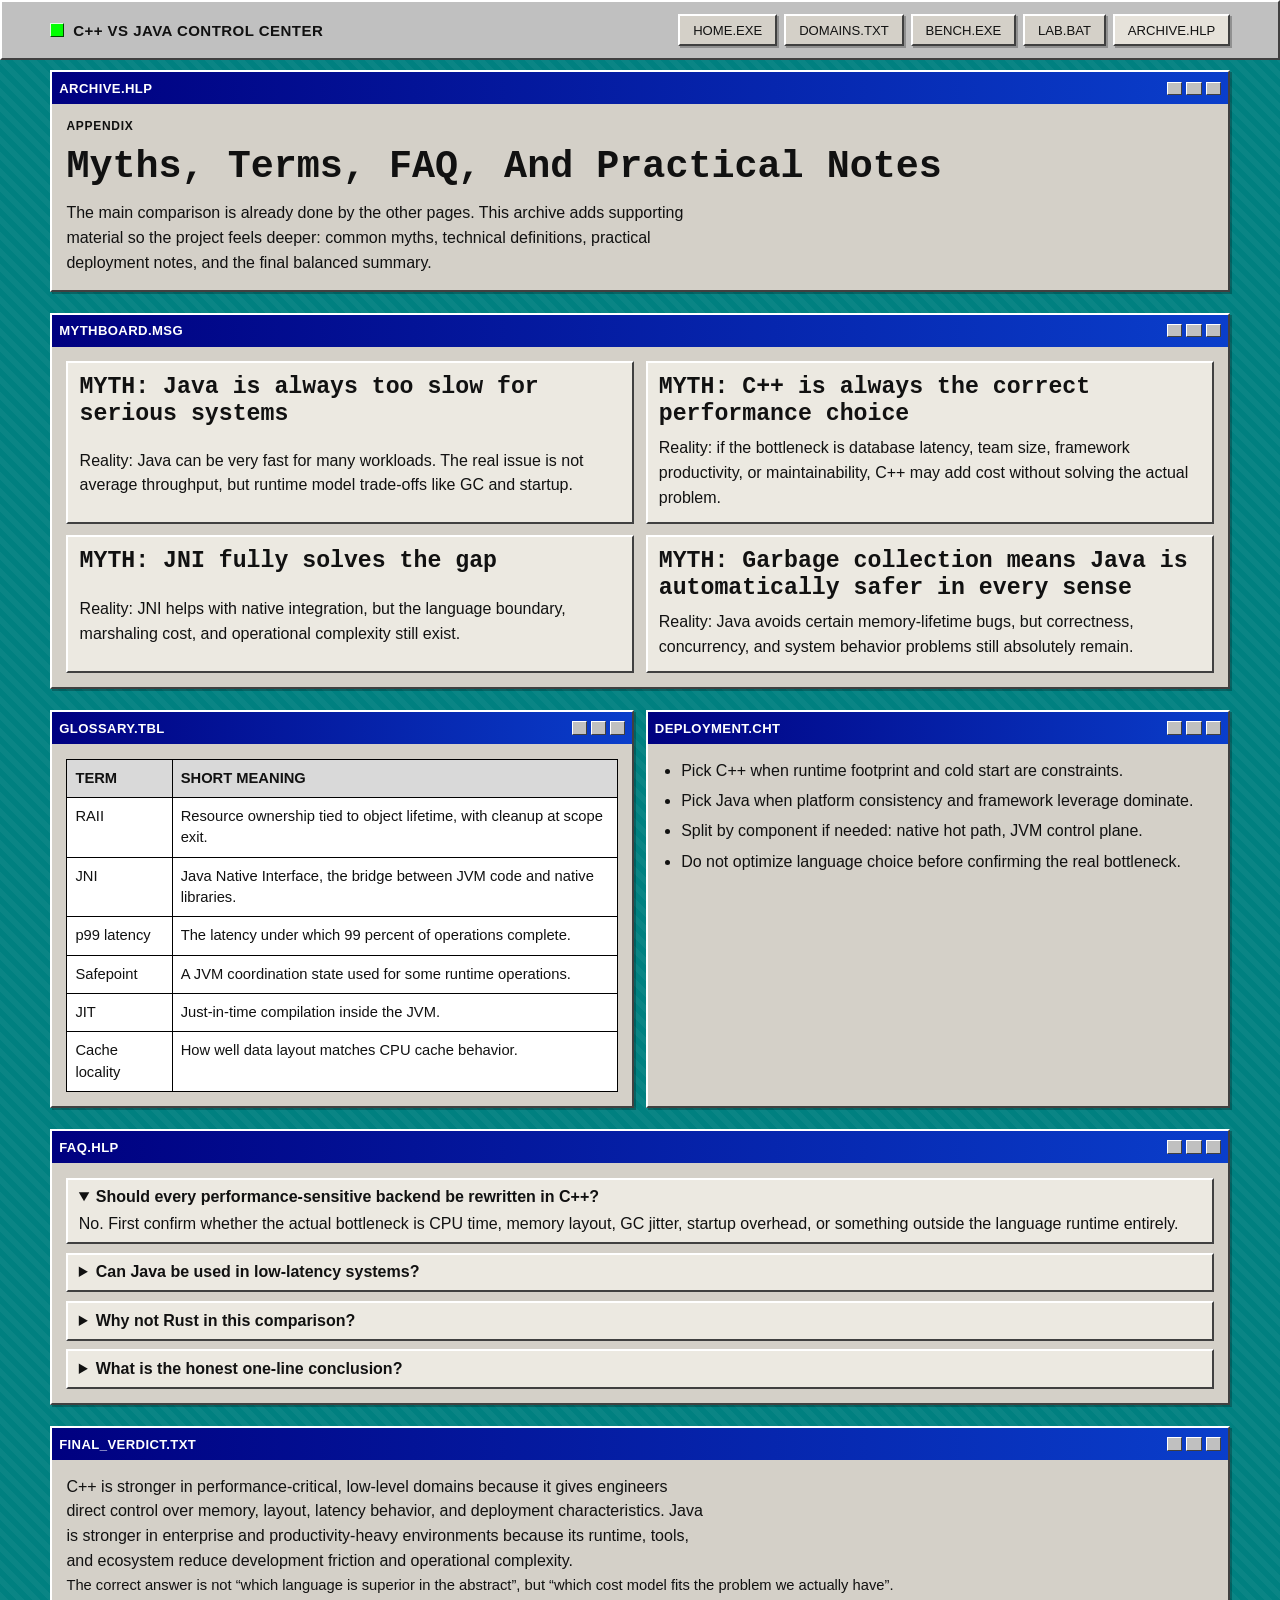
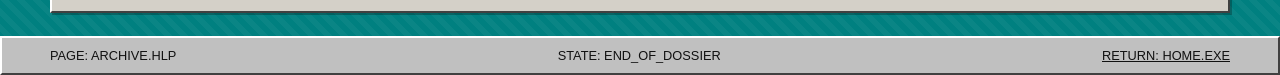
==== pages/archive.html @ d3d8a209 "abc" ====
<!DOCTYPE html>
<html lang="en">
<head>
    <meta charset="UTF-8">
    <meta name="viewport" content="width=device-width, initial-scale=1.0">
    <meta name="description" content="Glossary, myths, FAQ, and practical notes for comparing C++ and Java.">
    <title>Archive And Appendix</title>
    <link rel="stylesheet" href="../assets/css/reset.css">
    <link rel="stylesheet" href="../assets/css/theme.css">
    <link rel="stylesheet" href="../assets/css/layout.css">
    <link rel="stylesheet" href="../assets/css/components.css">
    <link rel="stylesheet" href="../assets/css/pages.css">
    <script type="module" src="../assets/js/pages/archive-page.js"></script>
</head>
<body data-page="archive">
    <div class="site-shell">
        <header class="topbar">
            <div class="container topbar-inner">
                <a class="brand" href="../index.html">
                    <span class="brand-led"></span>
                    <span class="brand-text">C++ VS JAVA CONTROL CENTER</span>
                </a>
                <button class="menu-toggle" type="button" aria-expanded="false" aria-controls="site-nav" aria-label="Toggle site navigation">MENU</button>
                <nav class="site-nav" id="site-nav" aria-label="Primary">
                    <a data-nav href="../index.html">HOME.EXE</a>
                    <a data-nav href="domains.html">DOMAINS.TXT</a>
                    <a data-nav href="benchmarks.html">BENCH.EXE</a>
                    <a data-nav href="lab.html">LAB.BAT</a>
                    <a data-nav href="archive.html">ARCHIVE.HLP</a>
                </nav>
            </div>
        </header>

        <main class="page-main">
            <section class="container page-section">
                <div class="window">
                    <div class="window-bar">
                        <span class="window-title">ARCHIVE.HLP</span>
                        <div class="window-actions">
                            <span></span>
                            <span></span>
                            <span></span>
                        </div>
                    </div>
                    <div class="window-body narrow-stack">
                        <p class="eyebrow">APPENDIX</p>
                        <h1 class="page-title">Myths, Terms, FAQ, And Practical Notes</h1>
                        <p class="lead-copy">
                            The main comparison is already done by the other pages. This archive adds supporting material so the project feels deeper:
                            common myths, technical definitions, practical deployment notes, and the final balanced summary.
                        </p>
                    </div>
                </div>
            </section>

            <section class="container page-section">
                <div class="window">
                    <div class="window-bar">
                        <span class="window-title">MYTHBOARD.MSG</span>
                        <div class="window-actions">
                            <span></span>
                            <span></span>
                            <span></span>
                        </div>
                    </div>
                    <div class="window-body">
                        <div class="grid-two">
                            <article class="myth-card">
                                <h2>MYTH: Java is always too slow for serious systems</h2>
                                <p>Reality: Java can be very fast for many workloads. The real issue is not average throughput, but runtime model trade-offs like GC and startup.</p>
                            </article>
                            <article class="myth-card">
                                <h2>MYTH: C++ is always the correct performance choice</h2>
                                <p>Reality: if the bottleneck is database latency, team size, framework productivity, or maintainability, C++ may add cost without solving the actual problem.</p>
                            </article>
                            <article class="myth-card">
                                <h2>MYTH: JNI fully solves the gap</h2>
                                <p>Reality: JNI helps with native integration, but the language boundary, marshaling cost, and operational complexity still exist.</p>
                            </article>
                            <article class="myth-card">
                                <h2>MYTH: Garbage collection means Java is automatically safer in every sense</h2>
                                <p>Reality: Java avoids certain memory-lifetime bugs, but correctness, concurrency, and system behavior problems still absolutely remain.</p>
                            </article>
                        </div>
                    </div>
                </div>
            </section>

            <section class="container page-section">
                <div class="grid-two">
                    <article class="window">
                        <div class="window-bar">
                            <span class="window-title">GLOSSARY.TBL</span>
                            <div class="window-actions">
                                <span></span>
                                <span></span>
                                <span></span>
                            </div>
                        </div>
                        <div class="window-body">
                            <div class="table-shell">
                                <table class="retro-table">
                                    <thead>
                                        <tr>
                                            <th>TERM</th>
                                            <th>SHORT MEANING</th>
                                        </tr>
                                    </thead>
                                    <tbody>
                                        <tr><td>RAII</td><td>Resource ownership tied to object lifetime, with cleanup at scope exit.</td></tr>
                                        <tr><td>JNI</td><td>Java Native Interface, the bridge between JVM code and native libraries.</td></tr>
                                        <tr><td>p99 latency</td><td>The latency under which 99 percent of operations complete.</td></tr>
                                        <tr><td>Safepoint</td><td>A JVM coordination state used for some runtime operations.</td></tr>
                                        <tr><td>JIT</td><td>Just-in-time compilation inside the JVM.</td></tr>
                                        <tr><td>Cache locality</td><td>How well data layout matches CPU cache behavior.</td></tr>
                                    </tbody>
                                </table>
                            </div>
                        </div>
                    </article>

                    <article class="window">
                        <div class="window-bar">
                            <span class="window-title">DEPLOYMENT.CHT</span>
                            <div class="window-actions">
                                <span></span>
                                <span></span>
                                <span></span>
                            </div>
                        </div>
                        <div class="window-body">
                            <ul class="bullet-panel">
                                <li>Pick C++ when runtime footprint and cold start are constraints.</li>
                                <li>Pick Java when platform consistency and framework leverage dominate.</li>
                                <li>Split by component if needed: native hot path, JVM control plane.</li>
                                <li>Do not optimize language choice before confirming the real bottleneck.</li>
                            </ul>
                        </div>
                    </article>
                </div>
            </section>

            <section class="container page-section">
                <div class="window">
                    <div class="window-bar">
                        <span class="window-title">FAQ.HLP</span>
                        <div class="window-actions">
                            <span></span>
                            <span></span>
                            <span></span>
                        </div>
                    </div>
                    <div class="window-body faq-stack">
                        <details class="faq-item" open>
                            <summary>Should every performance-sensitive backend be rewritten in C++?</summary>
                            <p>No. First confirm whether the actual bottleneck is CPU time, memory layout, GC jitter, startup overhead, or something outside the language runtime entirely.</p>
                        </details>
                        <details class="faq-item">
                            <summary>Can Java be used in low-latency systems?</summary>
                            <p>Yes, but it usually requires more tuning discipline and greater tolerance for runtime behavior than a native approach.</p>
                        </details>
                        <details class="faq-item">
                            <summary>Why not Rust in this comparison?</summary>
                            <p>This site compares C++ and Java specifically. Rust is relevant, but it would change the scope from a language duel into a broader systems-language evaluation.</p>
                        </details>
                        <details class="faq-item">
                            <summary>What is the honest one-line conclusion?</summary>
                            <p>C++ is usually better when the machine model is part of the product. Java is usually better when the organization and framework ecosystem are the bigger constraint.</p>
                        </details>
                    </div>
                </div>
            </section>

            <section class="container page-section">
                <div class="window">
                    <div class="window-bar">
                        <span class="window-title">FINAL_VERDICT.TXT</span>
                        <div class="window-actions">
                            <span></span>
                            <span></span>
                            <span></span>
                        </div>
                    </div>
                    <div class="window-body">
                        <p class="lead-copy">
                            C++ is stronger in performance-critical, low-level domains because it gives engineers direct control over memory, layout, latency behavior, and deployment characteristics.
                            Java is stronger in enterprise and productivity-heavy environments because its runtime, tools, and ecosystem reduce development friction and operational complexity.
                        </p>
                        <p class="small-copy">
                            The correct answer is not “which language is superior in the abstract”, but “which cost model fits the problem we actually have”.
                        </p>
                    </div>
                </div>
            </section>
        </main>

        <footer class="statusbar">
            <div class="container statusbar-inner">
                <span>PAGE: ARCHIVE.HLP</span>
                <span>STATE: END_OF_DOSSIER</span>
                <span><a class="status-link" href="../index.html">RETURN: HOME.EXE</a></span>
            </div>
        </footer>
    </div>
</body>
</html>
---- assets/css/theme.css ----
:root {
    --bg: #008080;
    --bg-dark: #1a1a1a;
    --desktop: #c0c0c0;
    --panel: #d4d0c8;
    --panel-dark: #808080;
    --panel-darker: #404040;
    --panel-light: #ffffff;
    --text: #111111;
    --text-soft: #2d2d2d;
    --title-blue: #000080;
    --title-blue-light: #0a3ecb;
    --title-active: linear-gradient(90deg, #000080 0%, #0a3ecb 100%);
    --title-inactive: linear-gradient(90deg, #808080 0%, #5e5e5e 100%);
    --success: #1a5f1a;
    --danger: #7d0a0a;
    --warning: #7b5200;
    --mono: "Courier New", Courier, monospace;
    --ui: "Tahoma", "MS Sans Serif", "Segoe UI", sans-serif;
    --shadow: 2px 2px 0 rgba(0, 0, 0, 0.25);
    --radius: 0;
    --container: min(1180px, calc(100vw - 1.2rem));
    --topbar: 56px;
}
---- assets/css/layout.css ----
body {
    min-width: 320px;
    font-family: var(--ui);
    color: var(--text);
    background:
        linear-gradient(45deg, rgba(255, 255, 255, 0.04) 25%, transparent 25%, transparent 50%, rgba(255, 255, 255, 0.04) 50%, rgba(255, 255, 255, 0.04) 75%, transparent 75%, transparent),
        var(--bg);
    background-size: 16px 16px;
}

a {
    color: inherit;
    text-decoration: none;
}

.site-shell {
    min-height: 100vh;
    display: flex;
    flex-direction: column;
}

.page-main {
    flex: 1;
}

.container {
    width: var(--container);
    margin: 0 auto;
}

.page-section {
    padding: 0.65rem 0;
}

.topbar {
    position: sticky;
    top: 0;
    z-index: 20;
    background: var(--desktop);
    border-top: 2px solid var(--panel-light);
    border-left: 2px solid var(--panel-light);
    border-right: 2px solid var(--panel-darker);
    border-bottom: 2px solid var(--panel-darker);
}

.topbar-inner {
    min-height: var(--topbar);
    display: flex;
    align-items: center;
    justify-content: space-between;
    gap: 0.75rem;
}

.brand {
    display: inline-flex;
    align-items: center;
    gap: 0.6rem;
    font-weight: 700;
    letter-spacing: 0.03em;
    font-size: 0.94rem;
}

.brand-led {
    width: 0.85rem;
    height: 0.85rem;
    background: #00ff00;
    border-top: 1px solid #e0ffe0;
    border-left: 1px solid #e0ffe0;
    border-right: 1px solid #004400;
    border-bottom: 1px solid #004400;
    animation: blink-led 1.5s step-end infinite;
}

.site-nav {
    display: flex;
    align-items: center;
    gap: 0.45rem;
    flex-wrap: wrap;
}

.site-nav a,
.menu-toggle {
    display: inline-flex;
    align-items: center;
    justify-content: center;
    min-height: 2rem;
    padding: 0.2rem 0.8rem;
    background: var(--panel);
    border-top: 2px solid var(--panel-light);
    border-left: 2px solid var(--panel-light);
    border-right: 2px solid var(--panel-darker);
    border-bottom: 2px solid var(--panel-darker);
    box-shadow: var(--shadow);
    font-size: 0.82rem;
    text-transform: uppercase;
}

.site-nav a:hover,
.site-nav a.is-active,
.menu-toggle:hover {
    background: #e6e2da;
}

.menu-toggle {
    display: none;
    cursor: pointer;
}

.statusbar {
    margin-top: 0.8rem;
    background: var(--desktop);
    border-top: 2px solid var(--panel-light);
    border-left: 2px solid var(--panel-light);
    border-right: 2px solid var(--panel-darker);
    border-bottom: 2px solid var(--panel-darker);
}

.statusbar-inner {
    min-height: 2.2rem;
    display: flex;
    align-items: center;
    justify-content: space-between;
    gap: 0.7rem;
    flex-wrap: wrap;
    padding: 0.3rem 0;
    font-size: 0.8rem;
}

.status-link {
    text-decoration: underline;
}

.grid-two,
.grid-three,
.hero-grid,
.content-grid {
    display: grid;
    gap: 0.7rem;
}

.grid-two,
.hero-grid,
.content-grid {
    grid-template-columns: repeat(2, minmax(0, 1fr));
}

.grid-three {
    grid-template-columns: repeat(3, minmax(0, 1fr));
}

.narrow-stack {
    display: grid;
    gap: 0.75rem;
}

.button-row {
    display: flex;
    flex-wrap: wrap;
    gap: 0.55rem;
}

.button-row.compact {
    gap: 0.35rem;
}

@keyframes blink-led {
    50% {
        opacity: 0.45;
    }
}

@media (max-width: 920px) {
    .grid-two,
    .grid-three,
    .hero-grid,
    .content-grid {
        grid-template-columns: 1fr;
    }
}

@media (max-width: 760px) {
    .menu-toggle {
        display: inline-flex;
    }

    .site-nav {
        position: absolute;
        top: calc(100% + 0.25rem);
        left: 0.6rem;
        right: 0.6rem;
        display: none;
        padding: 0.55rem;
        background: var(--desktop);
        border-top: 2px solid var(--panel-light);
        border-left: 2px solid var(--panel-light);
        border-right: 2px solid var(--panel-darker);
        border-bottom: 2px solid var(--panel-darker);
    }

    .site-nav.is-open {
        display: grid;
    }

    .site-nav a {
        width: 100%;
        justify-content: flex-start;
    }

    .statusbar-inner {
        justify-content: flex-start;
    }
}
---- assets/css/components.css ----
.window,
.retro-button,
.retro-select,
input[type="range"] {
    border-radius: var(--radius);
}

.window {
    background: var(--panel);
    border-top: 2px solid var(--panel-light);
    border-left: 2px solid var(--panel-light);
    border-right: 2px solid var(--panel-darker);
    border-bottom: 2px solid var(--panel-darker);
    box-shadow: var(--shadow);
}

.window-bar {
    display: flex;
    align-items: center;
    justify-content: space-between;
    gap: 0.6rem;
    min-height: 2rem;
    padding: 0.25rem 0.45rem;
    color: #ffffff;
    background: var(--title-active);
}

.window-title {
    font-size: 0.82rem;
    font-weight: 700;
    letter-spacing: 0.03em;
    text-transform: uppercase;
}

.window-actions {
    display: flex;
    gap: 0.25rem;
}

.window-actions span {
    width: 0.95rem;
    height: 0.85rem;
    background: var(--desktop);
    border-top: 1px solid var(--panel-light);
    border-left: 1px solid var(--panel-light);
    border-right: 1px solid var(--panel-darker);
    border-bottom: 1px solid var(--panel-darker);
}

.window-body {
    padding: 0.9rem;
}

.page-title,
h2 {
    font-family: var(--mono);
    font-size: clamp(1.5rem, 4vw, 2.4rem);
    line-height: 1.15;
}

h2 {
    font-size: clamp(1.05rem, 2.4vw, 1.45rem);
    margin-bottom: 0.5rem;
}

.eyebrow,
.status-label {
    font-size: 0.75rem;
    font-weight: 700;
    text-transform: uppercase;
    letter-spacing: 0.06em;
}

.subtitle,
.lead-copy,
.small-copy,
.note-copy,
.content-copy p,
.info-box p,
.myth-card p {
    line-height: 1.55;
}

.lead-copy {
    max-width: 72ch;
}

.small-copy,
.note-copy {
    font-size: 0.92rem;
}

.terminal-panel,
.code-box,
.sim-output,
#recommendation-output,
#weighted-output {
    font-family: var(--mono);
    background: var(--bg-dark);
    color: #33ff33;
    border-top: 2px solid #6a6a6a;
    border-left: 2px solid #6a6a6a;
    border-right: 2px solid #ffffff;
    border-bottom: 2px solid #ffffff;
    padding: 0.85rem;
    overflow-x: auto;
}

.ascii-block,
.code-box {
    white-space: pre-wrap;
    word-break: break-word;
}

.retro-button {
    min-height: 2.3rem;
    padding: 0.35rem 0.9rem;
    cursor: pointer;
    background: var(--panel);
    color: var(--text);
    border-top: 2px solid var(--panel-light);
    border-left: 2px solid var(--panel-light);
    border-right: 2px solid var(--panel-darker);
    border-bottom: 2px solid var(--panel-darker);
    text-transform: uppercase;
    font-size: 0.82rem;
    box-shadow: var(--shadow);
}

.retro-button:hover,
.retro-button.is-active {
    background: #ece9e1;
}

.retro-button:active {
    border-top: 2px solid var(--panel-darker);
    border-left: 2px solid var(--panel-darker);
    border-right: 2px solid var(--panel-light);
    border-bottom: 2px solid var(--panel-light);
}

.retro-button.alt {
    background: #e0dbc8;
}

.retro-button.wide {
    width: 100%;
    margin-top: 0.65rem;
}

.directory-list,
.status-stack,
.slider-stack,
.faq-stack {
    display: grid;
    gap: 0.55rem;
}

.directory-item,
.status-card,
.info-box,
.checklist-box,
.myth-card {
    display: grid;
    gap: 0.3rem;
    padding: 0.7rem;
    background: #ece9e1;
    border-top: 2px solid var(--panel-light);
    border-left: 2px solid var(--panel-light);
    border-right: 2px solid var(--panel-darker);
    border-bottom: 2px solid var(--panel-darker);
}

.directory-item:hover {
    background: #fff4b3;
}

.table-shell {
    overflow-x: auto;
}

.retro-table {
    width: 100%;
    min-width: 520px;
    background: #ffffff;
}

.retro-table th,
.retro-table td {
    padding: 0.5rem;
    border: 1px solid #000000;
    text-align: left;
    vertical-align: top;
    font-size: 0.92rem;
    line-height: 1.45;
}

.retro-table th {
    background: #d9d9d9;
    font-weight: 700;
}

.bullet-panel {
    display: grid;
    gap: 0.45rem;
}

.bullet-panel li {
    line-height: 1.45;
}

.anchor-list {
    display: flex;
    flex-wrap: wrap;
    gap: 0.45rem;
}

.anchor-list a {
    padding: 0.3rem 0.5rem;
    text-decoration: underline;
    background: #ece9e1;
    border: 1px solid #000;
}

.field-label,
.range-row {
    display: grid;
    gap: 0.4rem;
    font-weight: 700;
}

.retro-select {
    width: 100%;
    min-height: 2.35rem;
    padding: 0.3rem 0.5rem;
    background: #ffffff;
    border: 2px inset #c0c0c0;
}

input[type="range"] {
    width: 100%;
    accent-color: var(--title-blue-light);
}

.chart-grid {
    display: grid;
    gap: 0.6rem;
}

.chart-card {
    display: grid;
    gap: 0.45rem;
    padding: 0.75rem;
    background: #ece9e1;
    border-top: 2px solid var(--panel-light);
    border-left: 2px solid var(--panel-light);
    border-right: 2px solid var(--panel-darker);
    border-bottom: 2px solid var(--panel-darker);
}

.bar-group {
    display: grid;
    gap: 0.35rem;
}

.bar-label-row {
    display: flex;
    justify-content: space-between;
    gap: 0.6rem;
    font-size: 0.88rem;
}

.bar-track {
    height: 1rem;
    background: #ffffff;
    border: 1px solid #000000;
}

.bar-fill {
    height: 100%;
    width: 0;
    transition: width 400ms ease;
}

.bar-fill.cpp {
    background: #000080;
}

.bar-fill.java {
    background: #800000;
}

.latency-strip {
    display: grid;
    gap: 0.5rem;
}

.latency-row {
    display: grid;
    gap: 0.35rem;
}

.latency-meter {
    height: 1.1rem;
    background: #ffffff;
    border: 1px solid #000000;
}

.latency-fill {
    height: 100%;
    width: 0;
    transition: width 400ms ease;
}

.latency-fill.cpp {
    background: #1a5f1a;
}

.latency-fill.java {
    background: #7d0a0a;
}

.metric-summary {
    display: grid;
    gap: 0.35rem;
    margin-top: 0.75rem;
}

.faq-item {
    padding: 0.55rem 0.65rem;
    background: #ece9e1;
    border-top: 2px solid var(--panel-light);
    border-left: 2px solid var(--panel-light);
    border-right: 2px solid var(--panel-darker);
    border-bottom: 2px solid var(--panel-darker);
}

.faq-item summary {
    cursor: pointer;
    font-weight: 700;
}

.faq-item p {
    margin-top: 0.55rem;
}
---- assets/css/pages.css ----
.hero-window .window-body {
    padding-bottom: 1.05rem;
}

.hero-grid {
    align-items: start;
}

.terminal-panel {
    min-height: 100%;
}

.status-card strong,
.metric-summary strong {
    font-family: var(--mono);
    font-size: 0.98rem;
}

.content-copy {
    display: grid;
    gap: 0.7rem;
}

.checklist-box h2,
.info-box h2,
.myth-card h2 {
    margin-bottom: 0.25rem;
}

.sim-output,
#recommendation-output,
#weighted-output {
    min-height: 14rem;
}

.result-title {
    margin-bottom: 0.55rem;
    color: #33ff33;
    font-size: 1.05rem;
    text-transform: uppercase;
}

.result-block {
    display: grid;
    gap: 0.45rem;
}

.result-list {
    padding-left: 1rem;
    display: grid;
    gap: 0.25rem;
}

.sim-grid {
    display: grid;
    gap: 0.55rem;
}

.sim-row {
    padding: 0.5rem;
    background: #101010;
    border: 1px solid #4a4a4a;
}

.sim-row strong {
    color: #ffffff;
}

.sim-bar {
    height: 0.85rem;
    margin-top: 0.35rem;
    background: #2d2d2d;
}

.sim-bar-fill {
    height: 100%;
    width: 0;
    transition: width 400ms ease;
}

.sim-bar-fill.cpp {
    background: #00aa00;
}

.sim-bar-fill.java {
    background: #aa0000;
}

@media (max-width: 640px) {
    .retro-table {
        min-width: 460px;
    }

    .button-row {
        flex-direction: column;
    }

    .button-row .retro-button {
        width: 100%;
    }
}
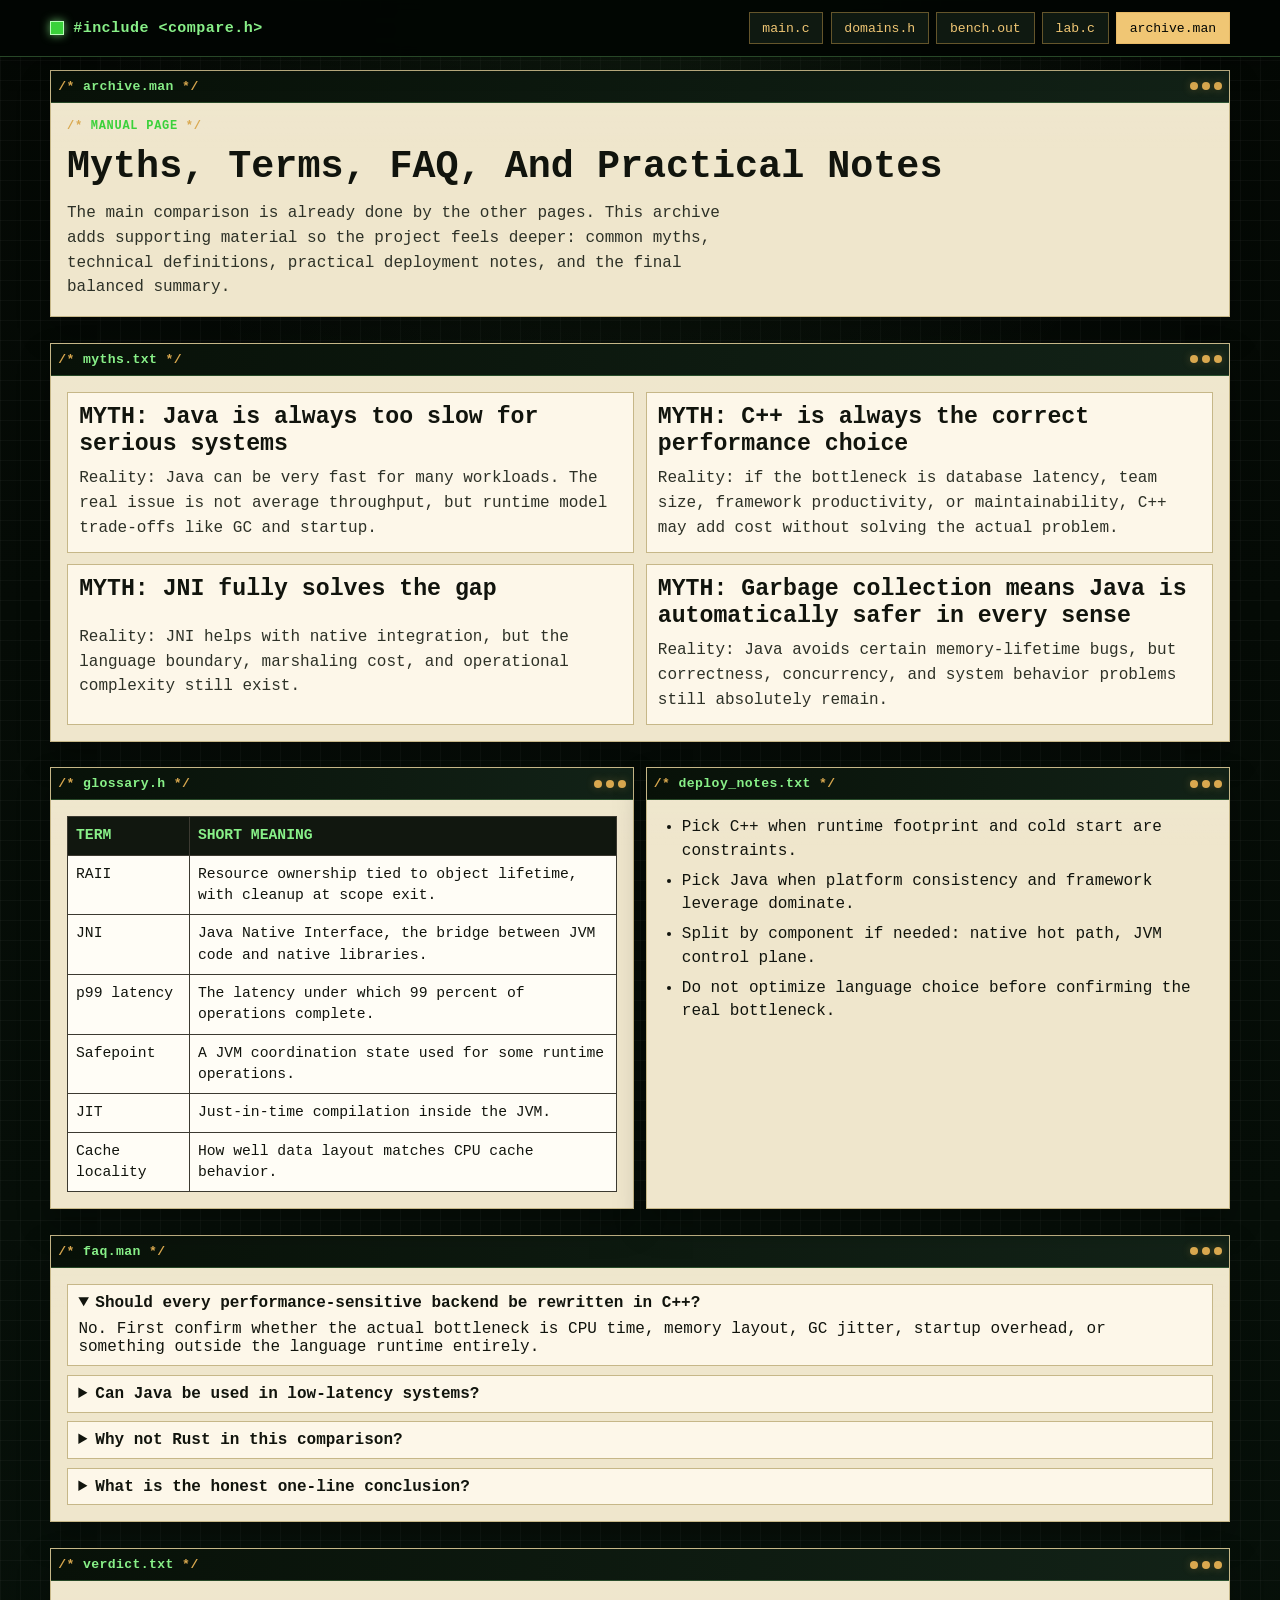
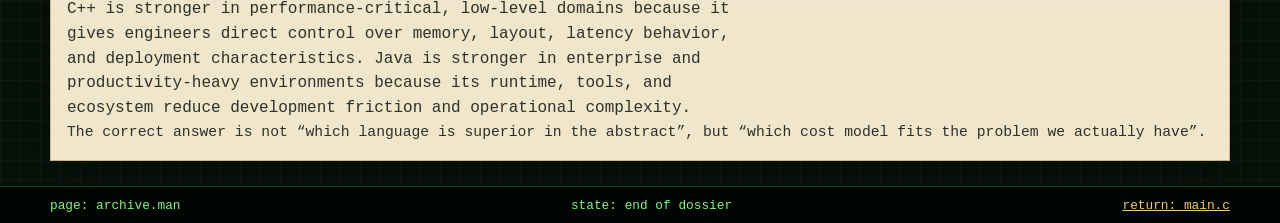
==== commit 184f91ea: "abc" ====
--- a/pages/archive.html
+++ b/pages/archive.html
@@ -4,7 +4,7 @@
     <meta charset="UTF-8">
     <meta name="viewport" content="width=device-width, initial-scale=1.0">
     <meta name="description" content="Glossary, myths, FAQ, and practical notes for comparing C++ and Java.">
-    <title>Archive And Appendix</title>
+    <title>archive.man</title>
     <link rel="stylesheet" href="../assets/css/reset.css">
     <link rel="stylesheet" href="../assets/css/theme.css">
     <link rel="stylesheet" href="../assets/css/layout.css">
@@ -18,15 +18,15 @@
             <div class="container topbar-inner">
                 <a class="brand" href="../index.html">
                     <span class="brand-led"></span>
-                    <span class="brand-text">C++ VS JAVA CONTROL CENTER</span>
+                    <span class="brand-text">#include &lt;compare.h&gt;</span>
                 </a>
-                <button class="menu-toggle" type="button" aria-expanded="false" aria-controls="site-nav" aria-label="Toggle site navigation">MENU</button>
+                <button class="menu-toggle" type="button" aria-expanded="false" aria-controls="site-nav" aria-label="Toggle site navigation">nav[]</button>
                 <nav class="site-nav" id="site-nav" aria-label="Primary">
-                    <a data-nav href="../index.html">HOME.EXE</a>
-                    <a data-nav href="domains.html">DOMAINS.TXT</a>
-                    <a data-nav href="benchmarks.html">BENCH.EXE</a>
-                    <a data-nav href="lab.html">LAB.BAT</a>
-                    <a data-nav href="archive.html">ARCHIVE.HLP</a>
+                    <a data-nav href="../index.html">main.c</a>
+                    <a data-nav href="domains.html">domains.h</a>
+                    <a data-nav href="benchmarks.html">bench.out</a>
+                    <a data-nav href="lab.html">lab.c</a>
+                    <a data-nav href="archive.html">archive.man</a>
                 </nav>
             </div>
         </header>
@@ -35,7 +35,7 @@
             <section class="container page-section">
                 <div class="window">
                     <div class="window-bar">
-                        <span class="window-title">ARCHIVE.HLP</span>
+                        <span class="window-title">archive.man</span>
                         <div class="window-actions">
                             <span></span>
                             <span></span>
@@ -43,7 +43,7 @@
                         </div>
                     </div>
                     <div class="window-body narrow-stack">
-                        <p class="eyebrow">APPENDIX</p>
+                        <p class="eyebrow">manual page</p>
                         <h1 class="page-title">Myths, Terms, FAQ, And Practical Notes</h1>
                         <p class="lead-copy">
                             The main comparison is already done by the other pages. This archive adds supporting material so the project feels deeper:
@@ -56,7 +56,7 @@
             <section class="container page-section">
                 <div class="window">
                     <div class="window-bar">
-                        <span class="window-title">MYTHBOARD.MSG</span>
+                        <span class="window-title">myths.txt</span>
                         <div class="window-actions">
                             <span></span>
                             <span></span>
@@ -90,7 +90,7 @@
                 <div class="grid-two">
                     <article class="window">
                         <div class="window-bar">
-                            <span class="window-title">GLOSSARY.TBL</span>
+                            <span class="window-title">glossary.h</span>
                             <div class="window-actions">
                                 <span></span>
                                 <span></span>
@@ -121,7 +121,7 @@
 
                     <article class="window">
                         <div class="window-bar">
-                            <span class="window-title">DEPLOYMENT.CHT</span>
+                            <span class="window-title">deploy_notes.txt</span>
                             <div class="window-actions">
                                 <span></span>
                                 <span></span>
@@ -143,7 +143,7 @@
             <section class="container page-section">
                 <div class="window">
                     <div class="window-bar">
-                        <span class="window-title">FAQ.HLP</span>
+                        <span class="window-title">faq.man</span>
                         <div class="window-actions">
                             <span></span>
                             <span></span>
@@ -174,7 +174,7 @@
             <section class="container page-section">
                 <div class="window">
                     <div class="window-bar">
-                        <span class="window-title">FINAL_VERDICT.TXT</span>
+                        <span class="window-title">verdict.txt</span>
                         <div class="window-actions">
                             <span></span>
                             <span></span>
@@ -196,9 +196,9 @@
 
         <footer class="statusbar">
             <div class="container statusbar-inner">
-                <span>PAGE: ARCHIVE.HLP</span>
-                <span>STATE: END_OF_DOSSIER</span>
-                <span><a class="status-link" href="../index.html">RETURN: HOME.EXE</a></span>
+                <span>page: archive.man</span>
+                <span>state: end of dossier</span>
+                <span><a class="status-link" href="../index.html">return: main.c</a></span>
             </div>
         </footer>
     </div>
--- a/assets/css/theme.css
+++ b/assets/css/theme.css
@@ -1,23 +1,23 @@
 :root {
-    --bg: #008080;
-    --bg-dark: #1a1a1a;
-    --desktop: #c0c0c0;
-    --panel: #d4d0c8;
-    --panel-dark: #808080;
-    --panel-darker: #404040;
-    --panel-light: #ffffff;
-    --text: #111111;
-    --text-soft: #2d2d2d;
-    --title-blue: #000080;
-    --title-blue-light: #0a3ecb;
-    --title-active: linear-gradient(90deg, #000080 0%, #0a3ecb 100%);
-    --title-inactive: linear-gradient(90deg, #808080 0%, #5e5e5e 100%);
-    --success: #1a5f1a;
-    --danger: #7d0a0a;
-    --warning: #7b5200;
+    --bg: #07110a;
+    --bg-dark: #020603;
+    --bg-soft: #0d1910;
+    --surface: #efe6cc;
+    --surface-alt: #e0d4b2;
+    --surface-line: #c6b788;
+    --ink: #11140d;
+    --ink-soft: #2d3127;
+    --green: #88f088;
+    --green-strong: #3ad13a;
+    --amber: #d9a84f;
+    --amber-soft: #f0c674;
+    --red: #cf6a4c;
+    --cyan: #5fb3b3;
+    --title-active: linear-gradient(90deg, #081108 0%, #122217 100%);
+    --title-inactive: linear-gradient(90deg, #121812 0%, #1b231b 100%);
     --mono: "Courier New", Courier, monospace;
-    --ui: "Tahoma", "MS Sans Serif", "Segoe UI", sans-serif;
-    --shadow: 2px 2px 0 rgba(0, 0, 0, 0.25);
+    --ui: "Courier New", Courier, monospace;
+    --shadow: 0 16px 30px rgba(0, 0, 0, 0.28);
     --radius: 0;
     --container: min(1180px, calc(100vw - 1.2rem));
     --topbar: 56px;
--- a/assets/css/layout.css
+++ b/assets/css/layout.css
@@ -1,11 +1,23 @@
 body {
     min-width: 320px;
     font-family: var(--ui);
-    color: var(--text);
+    color: var(--ink);
     background:
-        linear-gradient(45deg, rgba(255, 255, 255, 0.04) 25%, transparent 25%, transparent 50%, rgba(255, 255, 255, 0.04) 50%, rgba(255, 255, 255, 0.04) 75%, transparent 75%, transparent),
-        var(--bg);
-    background-size: 16px 16px;
+        radial-gradient(circle at top, rgba(136, 240, 136, 0.08), transparent 28%),
+        linear-gradient(rgba(255, 255, 255, 0.03) 1px, transparent 1px),
+        linear-gradient(90deg, rgba(255, 255, 255, 0.03) 1px, transparent 1px),
+        linear-gradient(180deg, #040804 0%, #07110a 100%);
+    background-size: auto, 20px 20px, 20px 20px, auto;
+}
+
+body::before {
+    content: "";
+    position: fixed;
+    inset: 0;
+    pointer-events: none;
+    background: linear-gradient(rgba(255, 255, 255, 0.02), transparent 2px, transparent 4px);
+    background-size: 100% 4px;
+    opacity: 0.22;
 }
 
 a {
@@ -29,18 +41,17 @@
 }
 
 .page-section {
-    padding: 0.65rem 0;
+    padding: 0.8rem 0;
 }
 
 .topbar {
     position: sticky;
     top: 0;
     z-index: 20;
-    background: var(--desktop);
-    border-top: 2px solid var(--panel-light);
-    border-left: 2px solid var(--panel-light);
-    border-right: 2px solid var(--panel-darker);
-    border-bottom: 2px solid var(--panel-darker);
+    background: rgba(2, 6, 3, 0.95);
+    border-bottom: 1px solid rgba(136, 240, 136, 0.28);
+    box-shadow: 0 10px 24px rgba(0, 0, 0, 0.24);
+    backdrop-filter: blur(6px);
 }
 
 .topbar-inner {
@@ -58,16 +69,15 @@
     font-weight: 700;
     letter-spacing: 0.03em;
     font-size: 0.94rem;
+    color: var(--green);
 }
 
 .brand-led {
     width: 0.85rem;
     height: 0.85rem;
-    background: #00ff00;
-    border-top: 1px solid #e0ffe0;
-    border-left: 1px solid #e0ffe0;
-    border-right: 1px solid #004400;
-    border-bottom: 1px solid #004400;
+    background: var(--green-strong);
+    border: 1px solid #b8ffb8;
+    box-shadow: 0 0 10px rgba(136, 240, 136, 0.75);
     animation: blink-led 1.5s step-end infinite;
 }
 
@@ -85,20 +95,18 @@
     justify-content: center;
     min-height: 2rem;
     padding: 0.2rem 0.8rem;
-    background: var(--panel);
-    border-top: 2px solid var(--panel-light);
-    border-left: 2px solid var(--panel-light);
-    border-right: 2px solid var(--panel-darker);
-    border-bottom: 2px solid var(--panel-darker);
-    box-shadow: var(--shadow);
+    color: var(--amber-soft);
+    background: rgba(16, 27, 18, 0.95);
+    border: 1px solid rgba(217, 168, 79, 0.42);
     font-size: 0.82rem;
-    text-transform: uppercase;
+    text-transform: lowercase;
 }
 
 .site-nav a:hover,
 .site-nav a.is-active,
 .menu-toggle:hover {
-    background: #e6e2da;
+    color: var(--bg-dark);
+    background: var(--amber-soft);
 }
 
 .menu-toggle {
@@ -108,11 +116,8 @@
 
 .statusbar {
     margin-top: 0.8rem;
-    background: var(--desktop);
-    border-top: 2px solid var(--panel-light);
-    border-left: 2px solid var(--panel-light);
-    border-right: 2px solid var(--panel-darker);
-    border-bottom: 2px solid var(--panel-darker);
+    background: rgba(2, 6, 3, 0.96);
+    border-top: 1px solid rgba(136, 240, 136, 0.22);
 }
 
 .statusbar-inner {
@@ -124,10 +129,12 @@
     flex-wrap: wrap;
     padding: 0.3rem 0;
     font-size: 0.8rem;
+    color: var(--green);
 }
 
 .status-link {
     text-decoration: underline;
+    color: var(--amber-soft);
 }
 
 .grid-two,
@@ -190,11 +197,8 @@
         right: 0.6rem;
         display: none;
         padding: 0.55rem;
-        background: var(--desktop);
-        border-top: 2px solid var(--panel-light);
-        border-left: 2px solid var(--panel-light);
-        border-right: 2px solid var(--panel-darker);
-        border-bottom: 2px solid var(--panel-darker);
+        background: rgba(2, 6, 3, 0.98);
+        border: 1px solid rgba(217, 168, 79, 0.42);
     }
 
     .site-nav.is-open {
--- a/assets/css/components.css
+++ b/assets/css/components.css
@@ -6,11 +6,10 @@
 }
 
 .window {
-    background: var(--panel);
-    border-top: 2px solid var(--panel-light);
-    border-left: 2px solid var(--panel-light);
-    border-right: 2px solid var(--panel-darker);
-    border-bottom: 2px solid var(--panel-darker);
+    background:
+        linear-gradient(180deg, rgba(255, 255, 255, 0.05), transparent 80px),
+        var(--surface);
+    border: 1px solid var(--surface-line);
     box-shadow: var(--shadow);
 }
 
@@ -21,15 +20,26 @@
     gap: 0.6rem;
     min-height: 2rem;
     padding: 0.25rem 0.45rem;
-    color: #ffffff;
+    color: var(--green);
     background: var(--title-active);
+    border-bottom: 1px solid rgba(136, 240, 136, 0.24);
 }
 
 .window-title {
     font-size: 0.82rem;
     font-weight: 700;
     letter-spacing: 0.03em;
-    text-transform: uppercase;
+    text-transform: lowercase;
+}
+
+.window-title::before {
+    content: "/* ";
+    color: var(--amber);
+}
+
+.window-title::after {
+    content: " */";
+    color: var(--amber);
 }
 
 .window-actions {
@@ -38,17 +48,15 @@
 }
 
 .window-actions span {
-    width: 0.95rem;
-    height: 0.85rem;
-    background: var(--desktop);
-    border-top: 1px solid var(--panel-light);
-    border-left: 1px solid var(--panel-light);
-    border-right: 1px solid var(--panel-darker);
-    border-bottom: 1px solid var(--panel-darker);
+    width: 0.5rem;
+    height: 0.5rem;
+    border-radius: 50%;
+    background: var(--amber);
+    box-shadow: 0 0 8px rgba(217, 168, 79, 0.3);
 }
 
 .window-body {
-    padding: 0.9rem;
+    padding: 1rem;
 }
 
 .page-title,
@@ -56,6 +64,7 @@
     font-family: var(--mono);
     font-size: clamp(1.5rem, 4vw, 2.4rem);
     line-height: 1.15;
+    color: var(--ink);
 }
 
 h2 {
@@ -69,6 +78,17 @@
     font-weight: 700;
     text-transform: uppercase;
     letter-spacing: 0.06em;
+    color: var(--green-strong);
+}
+
+.eyebrow::before {
+    content: "/* ";
+    color: var(--amber);
+}
+
+.eyebrow::after {
+    content: " */";
+    color: var(--amber);
 }
 
 .subtitle,
@@ -79,6 +99,7 @@
 .info-box p,
 .myth-card p {
     line-height: 1.55;
+    color: var(--ink-soft);
 }
 
 .lead-copy {
@@ -97,11 +118,9 @@
 #weighted-output {
     font-family: var(--mono);
     background: var(--bg-dark);
-    color: #33ff33;
-    border-top: 2px solid #6a6a6a;
-    border-left: 2px solid #6a6a6a;
-    border-right: 2px solid #ffffff;
-    border-bottom: 2px solid #ffffff;
+    color: var(--green);
+    border: 1px solid rgba(136, 240, 136, 0.35);
+    box-shadow: inset 0 0 0 1px rgba(217, 168, 79, 0.08);
     padding: 0.85rem;
     overflow-x: auto;
 }
@@ -116,31 +135,27 @@
     min-height: 2.3rem;
     padding: 0.35rem 0.9rem;
     cursor: pointer;
-    background: var(--panel);
-    color: var(--text);
-    border-top: 2px solid var(--panel-light);
-    border-left: 2px solid var(--panel-light);
-    border-right: 2px solid var(--panel-darker);
-    border-bottom: 2px solid var(--panel-darker);
-    text-transform: uppercase;
+    background: var(--bg-dark);
+    color: var(--amber-soft);
+    border: 1px solid rgba(217, 168, 79, 0.48);
+    text-transform: lowercase;
     font-size: 0.82rem;
-    box-shadow: var(--shadow);
+    box-shadow: none;
 }
 
 .retro-button:hover,
 .retro-button.is-active {
-    background: #ece9e1;
+    color: var(--bg-dark);
+    background: var(--amber-soft);
 }
 
 .retro-button:active {
-    border-top: 2px solid var(--panel-darker);
-    border-left: 2px solid var(--panel-darker);
-    border-right: 2px solid var(--panel-light);
-    border-bottom: 2px solid var(--panel-light);
+    transform: translateY(1px);
 }
 
 .retro-button.alt {
-    background: #e0dbc8;
+    color: var(--green);
+    border-color: rgba(136, 240, 136, 0.42);
 }
 
 .retro-button.wide {
@@ -164,15 +179,12 @@
     display: grid;
     gap: 0.3rem;
     padding: 0.7rem;
-    background: #ece9e1;
-    border-top: 2px solid var(--panel-light);
-    border-left: 2px solid var(--panel-light);
-    border-right: 2px solid var(--panel-darker);
-    border-bottom: 2px solid var(--panel-darker);
+    background: rgba(255, 250, 237, 0.9);
+    border: 1px solid var(--surface-line);
 }
 
 .directory-item:hover {
-    background: #fff4b3;
+    background: #fff6dd;
 }
 
 .table-shell {
@@ -182,13 +194,13 @@
 .retro-table {
     width: 100%;
     min-width: 520px;
-    background: #ffffff;
+    background: #fffdf6;
 }
 
 .retro-table th,
 .retro-table td {
     padding: 0.5rem;
-    border: 1px solid #000000;
+    border: 1px solid #3c3a31;
     text-align: left;
     vertical-align: top;
     font-size: 0.92rem;
@@ -196,7 +208,8 @@
 }
 
 .retro-table th {
-    background: #d9d9d9;
+    color: var(--green);
+    background: #11170f;
     font-weight: 700;
 }
 
@@ -218,8 +231,9 @@
 .anchor-list a {
     padding: 0.3rem 0.5rem;
     text-decoration: underline;
-    background: #ece9e1;
-    border: 1px solid #000;
+    color: var(--bg-dark);
+    background: var(--amber-soft);
+    border: 1px solid #6a4e1e;
 }
 
 .field-label,
@@ -233,13 +247,14 @@
     width: 100%;
     min-height: 2.35rem;
     padding: 0.3rem 0.5rem;
-    background: #ffffff;
-    border: 2px inset #c0c0c0;
+    color: var(--green);
+    background: var(--bg-dark);
+    border: 1px solid rgba(136, 240, 136, 0.35);
 }
 
 input[type="range"] {
     width: 100%;
-    accent-color: var(--title-blue-light);
+    accent-color: var(--amber);
 }
 
 .chart-grid {
@@ -251,11 +266,8 @@
     display: grid;
     gap: 0.45rem;
     padding: 0.75rem;
-    background: #ece9e1;
-    border-top: 2px solid var(--panel-light);
-    border-left: 2px solid var(--panel-light);
-    border-right: 2px solid var(--panel-darker);
-    border-bottom: 2px solid var(--panel-darker);
+    background: rgba(255, 250, 237, 0.92);
+    border: 1px solid var(--surface-line);
 }
 
 .bar-group {
@@ -272,8 +284,8 @@
 
 .bar-track {
     height: 1rem;
-    background: #ffffff;
-    border: 1px solid #000000;
+    background: #fffdf6;
+    border: 1px solid #3c3a31;
 }
 
 .bar-fill {
@@ -283,11 +295,11 @@
 }
 
 .bar-fill.cpp {
-    background: #000080;
+    background: var(--green-strong);
 }
 
 .bar-fill.java {
-    background: #800000;
+    background: var(--amber);
 }
 
 .latency-strip {
@@ -302,8 +314,8 @@
 
 .latency-meter {
     height: 1.1rem;
-    background: #ffffff;
-    border: 1px solid #000000;
+    background: #fffdf6;
+    border: 1px solid #3c3a31;
 }
 
 .latency-fill {
@@ -313,11 +325,11 @@
 }
 
 .latency-fill.cpp {
-    background: #1a5f1a;
+    background: var(--green-strong);
 }
 
 .latency-fill.java {
-    background: #7d0a0a;
+    background: var(--red);
 }
 
 .metric-summary {
@@ -328,11 +340,8 @@
 
 .faq-item {
     padding: 0.55rem 0.65rem;
-    background: #ece9e1;
-    border-top: 2px solid var(--panel-light);
-    border-left: 2px solid var(--panel-light);
-    border-right: 2px solid var(--panel-darker);
-    border-bottom: 2px solid var(--panel-darker);
+    background: rgba(255, 250, 237, 0.9);
+    border: 1px solid var(--surface-line);
 }
 
 .faq-item summary {
--- a/assets/css/pages.css
+++ b/assets/css/pages.css
@@ -35,7 +35,7 @@
 
 .result-title {
     margin-bottom: 0.55rem;
-    color: #33ff33;
+    color: var(--green);
     font-size: 1.05rem;
     text-transform: uppercase;
 }
@@ -58,18 +58,18 @@
 
 .sim-row {
     padding: 0.5rem;
-    background: #101010;
-    border: 1px solid #4a4a4a;
+    background: #0b100b;
+    border: 1px solid rgba(136, 240, 136, 0.22);
 }
 
 .sim-row strong {
-    color: #ffffff;
+    color: var(--amber-soft);
 }
 
 .sim-bar {
     height: 0.85rem;
     margin-top: 0.35rem;
-    background: #2d2d2d;
+    background: #1d261d;
 }
 
 .sim-bar-fill {
@@ -79,11 +79,11 @@
 }
 
 .sim-bar-fill.cpp {
-    background: #00aa00;
+    background: var(--green-strong);
 }
 
 .sim-bar-fill.java {
-    background: #aa0000;
+    background: var(--red);
 }
 
 @media (max-width: 640px) {
